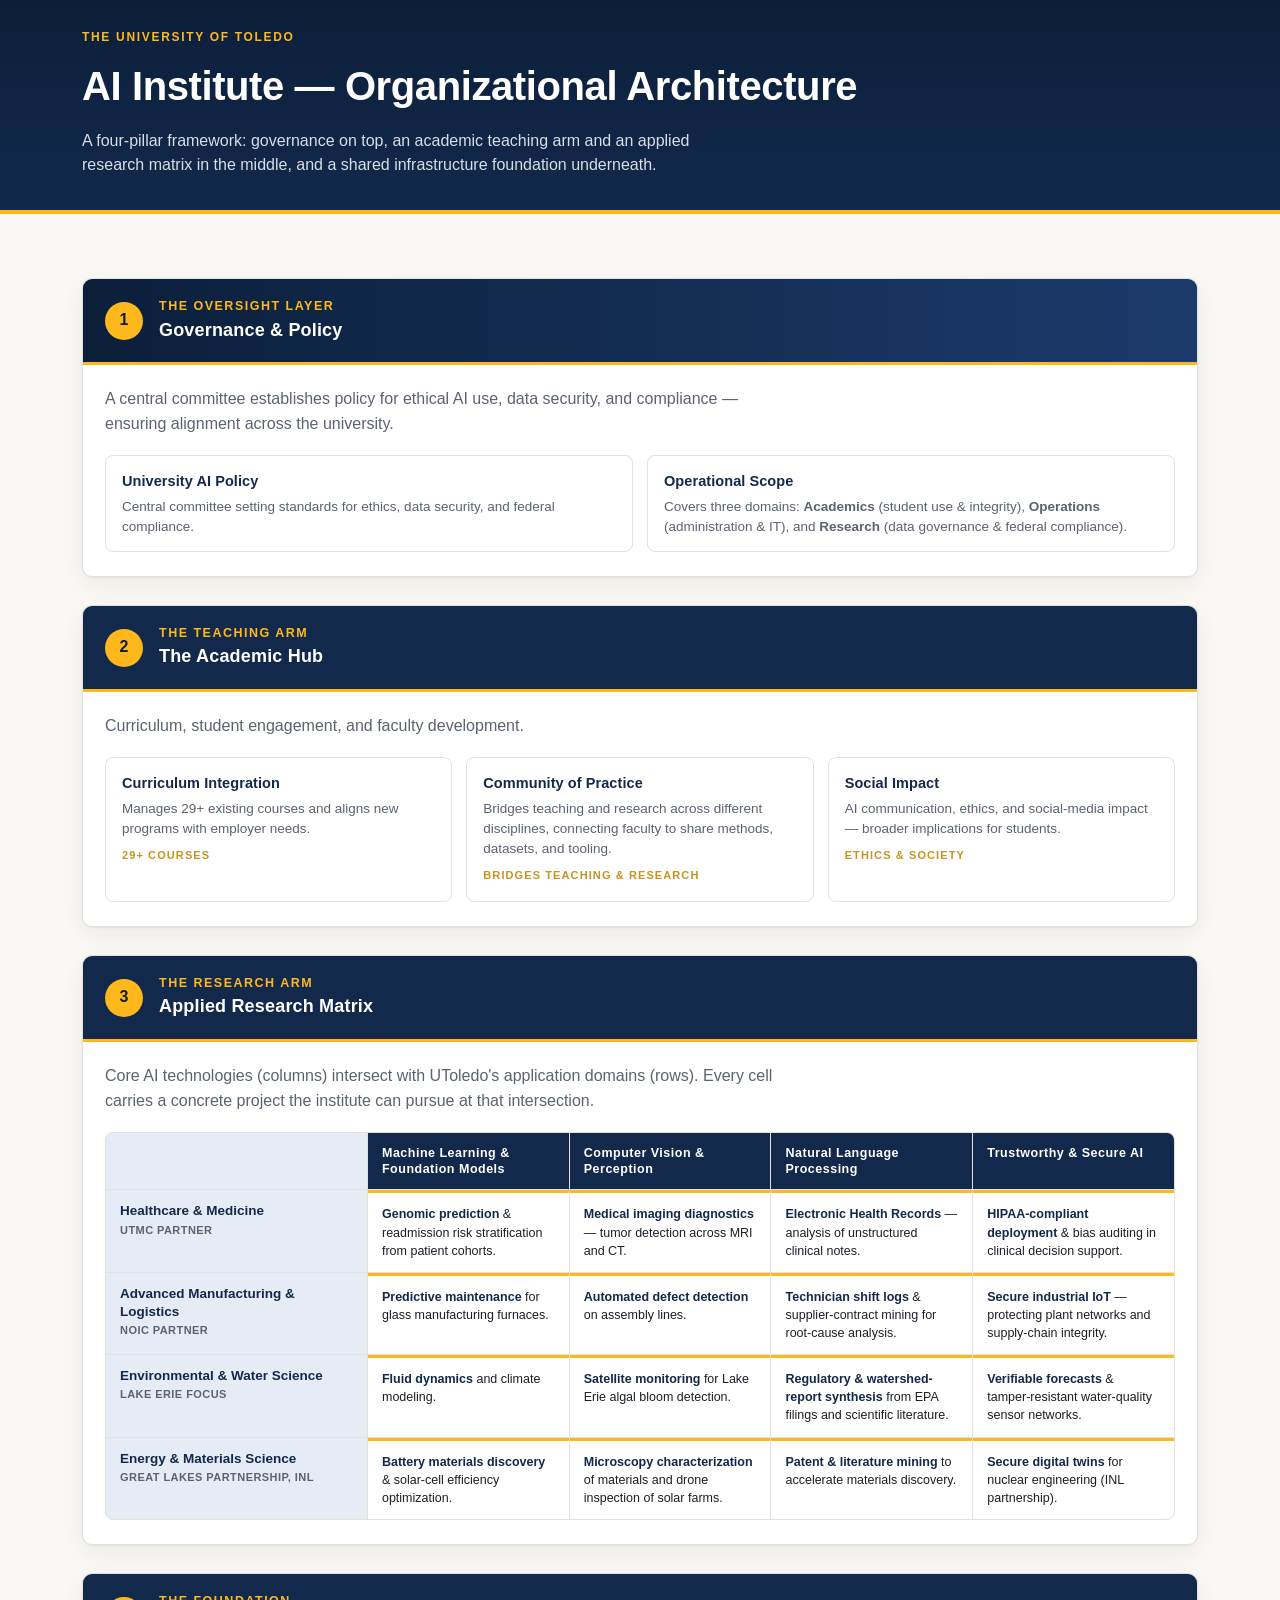
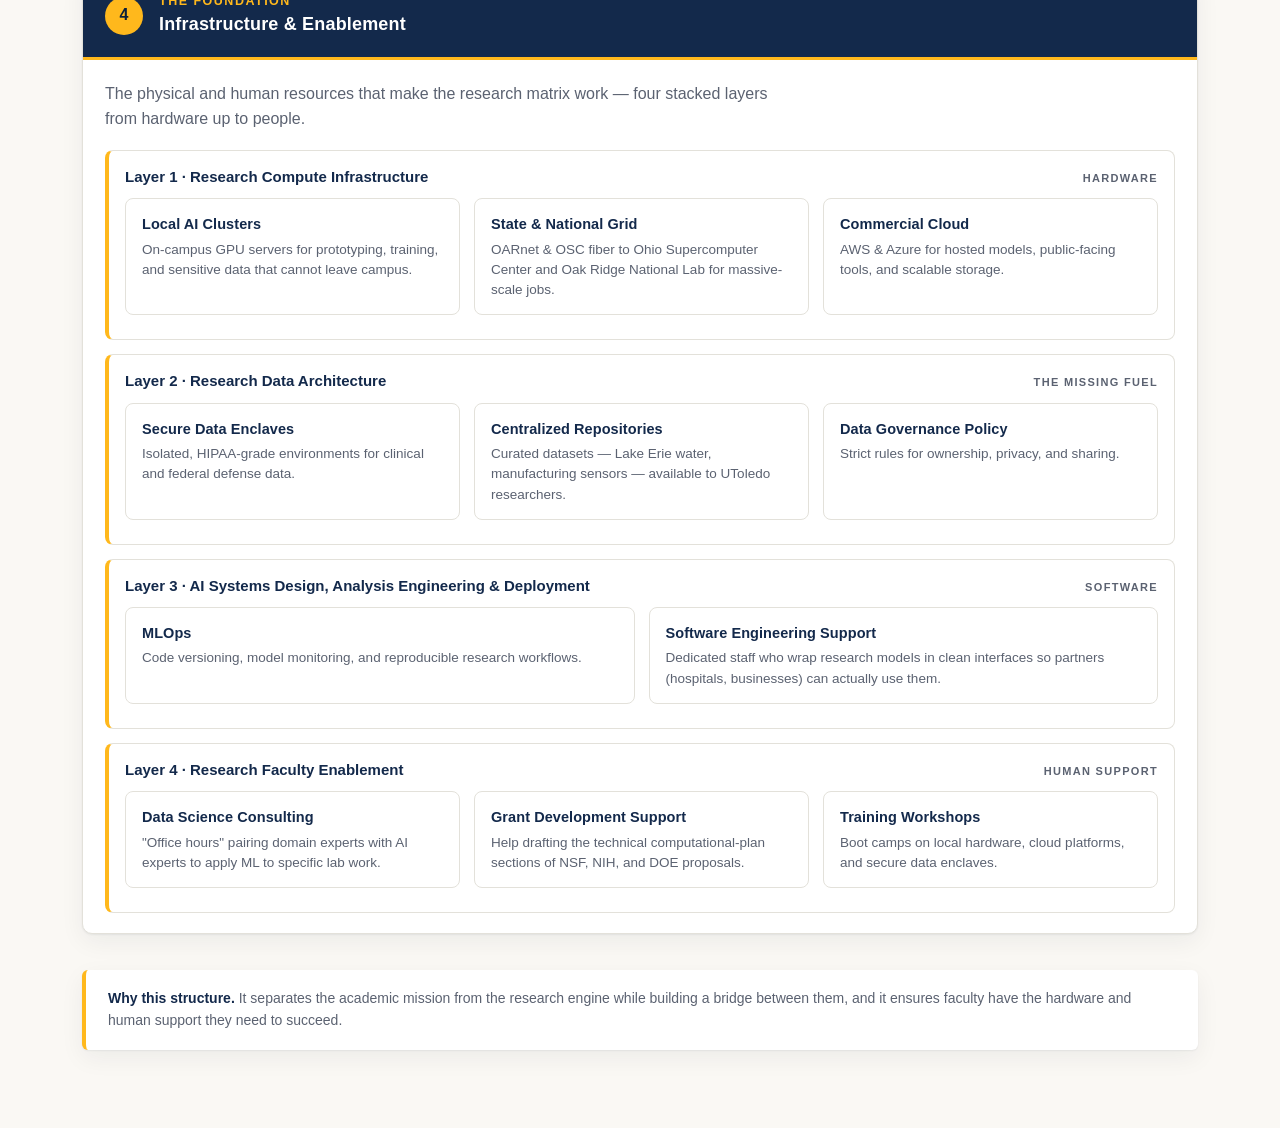
==== index.html @ a09f9654 "first commit" ====
<!doctype html>
<html lang="en">
<head>
<meta charset="utf-8" />
<meta name="viewport" content="width=device-width,initial-scale=1" />
<title>UToledo AI Institute — Architecture</title>
<style>
  :root {
    --blue-900: #0b1f3a;
    --blue-800: #13294b;
    --blue-700: #1c3a6b;
    --blue-600: #2a4f8f;
    --blue-100: #e6ecf5;
    --gold-600: #c8941d;
    --gold-500: #f0a500;
    --gold-400: #ffb81c;
    --gold-100: #fff3d6;
    --paper:   #faf8f4;
    --ink:     #1b1f27;
    --muted:   #5b6271;
    --line:    #e3e1da;
    --line-2:  #d6d3ca;
    --shadow:  0 1px 2px rgba(11,31,58,.06), 0 8px 24px rgba(11,31,58,.06);
  }

  * { box-sizing: border-box; }
  html, body { margin: 0; padding: 0; }
  body {
    font-family: ui-sans-serif, -apple-system, "Segoe UI", Inter, Roboto, "Helvetica Neue", Arial, sans-serif;
    color: var(--ink);
    background: var(--paper);
    line-height: 1.55;
    font-size: 16px;
    -webkit-font-smoothing: antialiased;
  }

  /* Header */
  .masthead {
    background: linear-gradient(180deg, var(--blue-900) 0%, var(--blue-800) 100%);
    color: #fff;
    border-bottom: 4px solid var(--gold-400);
  }
  .masthead-inner {
    max-width: 1180px;
    margin: 0 auto;
    padding: 28px 32px 32px;
    display: flex;
    flex-direction: column;
    gap: 8px;
  }
  .eyebrow {
    text-transform: uppercase;
    letter-spacing: .14em;
    font-size: 12px;
    font-weight: 600;
    color: var(--gold-400);
  }
  .masthead h1 {
    margin: 0;
    font-size: clamp(28px, 3.4vw, 40px);
    font-weight: 700;
    letter-spacing: -.01em;
  }
  .lede {
    margin: 4px 0 0;
    color: #d8dee9;
    max-width: 70ch;
    font-size: 16px;
  }

  /* Layout */
  .wrap {
    max-width: 1180px;
    margin: 0 auto;
    padding: 36px 32px 64px;
  }

  /* Section title bar */
  .pillar {
    margin: 28px 0 0;
    background: #fff;
    border: 1px solid var(--line);
    border-radius: 10px;
    box-shadow: var(--shadow);
    overflow: hidden;
  }
  .pillar-head {
    display: flex;
    align-items: center;
    gap: 16px;
    padding: 18px 22px;
    background: var(--blue-800);
    color: #fff;
    border-bottom: 3px solid var(--gold-400);
  }
  .pillar-num {
    flex: 0 0 auto;
    width: 38px;
    height: 38px;
    border-radius: 999px;
    background: var(--gold-400);
    color: var(--blue-900);
    font-weight: 800;
    display: grid;
    place-items: center;
    font-size: 16px;
  }
  .pillar-titles {
    display: flex;
    flex-direction: column;
  }
  .pillar-title {
    font-size: 18px;
    font-weight: 700;
    letter-spacing: .01em;
  }
  .pillar-sub {
    font-size: 12.5px;
    color: var(--gold-400);
    text-transform: uppercase;
    letter-spacing: .12em;
    font-weight: 600;
  }
  .pillar-body {
    padding: 22px 22px 6px;
  }
  .pillar-intro {
    margin: 0 0 18px;
    color: var(--muted);
    max-width: 78ch;
  }

  /* Card grids */
  .grid {
    display: grid;
    gap: 14px;
    grid-template-columns: repeat(12, 1fr);
    padding-bottom: 18px;
  }
  .col-6 { grid-column: span 6; }
  .col-4 { grid-column: span 4; }
  .col-3 { grid-column: span 3; }
  .col-12 { grid-column: span 12; }
  @media (max-width: 900px) {
    .col-6, .col-4, .col-3 { grid-column: span 12; }
  }

  .card {
    border: 1px solid var(--line);
    border-radius: 8px;
    padding: 14px 16px;
    background: #fff;
    transition: border-color .15s, transform .15s;
  }
  .card:hover {
    border-color: var(--blue-600);
    transform: translateY(-1px);
  }
  .card h4 {
    margin: 0 0 4px;
    font-size: 14.5px;
    color: var(--blue-800);
    font-weight: 700;
    letter-spacing: .005em;
  }
  .card p {
    margin: 0;
    font-size: 13.5px;
    color: var(--muted);
    line-height: 1.5;
  }
  .card .tag {
    display: inline-block;
    margin-top: 8px;
    font-size: 11px;
    text-transform: uppercase;
    letter-spacing: .1em;
    color: var(--gold-600);
    font-weight: 700;
  }

  /* Two-arm middle row (Academic + Research) */
  .arms {
    display: grid;
    grid-template-columns: 1fr 1fr;
    gap: 18px;
    margin-top: 18px;
  }
  @media (max-width: 980px) {
    .arms { grid-template-columns: 1fr; }
  }

  /* Matrix block (research) */
  .matrix {
    margin: 6px 0 18px;
    border: 1px solid var(--line);
    border-radius: 8px;
    overflow: hidden;
  }
  .matrix h3 {
    margin: 0;
    padding: 10px 14px;
    font-size: 12.5px;
    text-transform: uppercase;
    letter-spacing: .12em;
    color: var(--blue-800);
    background: var(--blue-100);
    border-bottom: 1px solid var(--line);
    font-weight: 700;
  }
  .matrix-grid {
    display: grid;
    grid-template-columns: 1fr 1fr;
    gap: 0;
  }
  .matrix-cell {
    padding: 12px 14px;
    border-top: 1px solid var(--line);
  }
  .matrix-cell:nth-child(odd) { border-right: 1px solid var(--line); }
  .matrix-cell h4 {
    margin: 0 0 2px;
    font-size: 13.5px;
    color: var(--blue-800);
  }
  .matrix-cell p {
    margin: 0;
    font-size: 12.5px;
    color: var(--muted);
  }
  @media (max-width: 700px) {
    .matrix-grid { grid-template-columns: 1fr; }
    .matrix-cell:nth-child(odd) { border-right: none; }
  }

  /* Cross-matrix: verticals (rows) × horizontals (columns) */
  .matrix-scroll {
    margin: 6px 0 18px;
    overflow-x: auto;
    border: 1px solid var(--line);
    border-radius: 8px;
    background: var(--line);
  }
  .research-matrix {
    display: grid;
    grid-template-columns: minmax(190px, 1.3fr) repeat(4, minmax(170px, 1fr));
    gap: 1px;
    background: var(--line);
    min-width: 880px;
  }
  .rm-corner,
  .rm-col-head,
  .rm-row-head,
  .rm-cell {
    background: #fff;
    padding: 12px 14px;
  }
  .rm-corner {
    background: var(--blue-100);
  }
  .rm-col-head {
    background: var(--blue-800);
    color: #fff;
    font-size: 12.5px;
    font-weight: 700;
    letter-spacing: .04em;
    line-height: 1.3;
  }
  .rm-row-head {
    background: var(--blue-100);
    color: var(--blue-800);
    font-weight: 700;
    font-size: 13.5px;
    line-height: 1.35;
  }
  .rm-row-head small {
    display: block;
    margin-top: 2px;
    font-size: 11px;
    font-weight: 600;
    color: var(--muted);
    letter-spacing: .04em;
    text-transform: uppercase;
  }
  .rm-cell {
    font-size: 12.5px;
    color: var(--ink);
    line-height: 1.45;
    border-top: 3px solid var(--gold-400);
  }
  .rm-cell strong {
    color: var(--blue-800);
    font-weight: 700;
  }
  .rm-empty {
    background: repeating-linear-gradient(
      45deg,
      #faf8f4,
      #faf8f4 7px,
      #efece3 7px,
      #efece3 8px
    );
    border-top: none;
  }

  /* Foundation layers */
  .layer {
    border: 1px solid var(--line);
    border-radius: 8px;
    padding: 14px 16px 6px;
    background: #fff;
    margin-bottom: 14px;
    border-left: 4px solid var(--gold-400);
  }
  .layer-head {
    display: flex;
    align-items: baseline;
    justify-content: space-between;
    margin-bottom: 10px;
    flex-wrap: wrap;
    gap: 6px;
  }
  .layer-head h3 {
    margin: 0;
    font-size: 15px;
    color: var(--blue-800);
    font-weight: 700;
  }
  .layer-tag {
    font-size: 11px;
    color: var(--muted);
    text-transform: uppercase;
    letter-spacing: .12em;
    font-weight: 700;
  }

  /* Governance band style on top pillar */
  .pillar.governance .pillar-head {
    background: linear-gradient(90deg, var(--blue-900), var(--blue-700));
  }

  /* Footer note */
  .footnote {
    margin-top: 36px;
    padding: 18px 22px;
    border-left: 4px solid var(--gold-400);
    background: #fff;
    border-radius: 6px;
    color: var(--muted);
    font-size: 14px;
    box-shadow: var(--shadow);
  }
  .footnote strong { color: var(--blue-800); }

  /* Print */
  @media print {
    body { background: #fff; }
    .pillar, .card, .layer, .footnote { box-shadow: none; }
    .masthead { border-bottom-width: 2px; }
  }
</style>
</head>
<body>

<header class="masthead">
  <div class="masthead-inner">
    <div class="eyebrow">The University of Toledo</div>
    <h1>AI Institute &mdash; Organizational Architecture</h1>
    <p class="lede">A four-pillar framework: governance on top, an academic teaching arm and an applied research matrix in the middle, and a shared infrastructure foundation underneath.</p>
  </div>
</header>

<main class="wrap">

  <!-- Pillar 1: Governance -->
  <section class="pillar governance">
    <div class="pillar-head">
      <div class="pillar-num">1</div>
      <div class="pillar-titles">
        <div class="pillar-sub">The Oversight Layer</div>
        <div class="pillar-title">Governance &amp; Policy</div>
      </div>
    </div>
    <div class="pillar-body">
      <p class="pillar-intro">A central committee establishes policy for ethical AI use, data security, and compliance — ensuring alignment across the university.</p>
      <div class="grid">
        <div class="card col-6">
          <h4>University AI Policy</h4>
          <p>Central committee setting standards for ethics, data security, and federal compliance.</p>
        </div>
        <div class="card col-6">
          <h4>Operational Scope</h4>
          <p>Covers three domains: <strong>Academics</strong> (student use &amp; integrity), <strong>Operations</strong> (administration &amp; IT), and <strong>Research</strong> (data governance &amp; federal compliance).</p>
        </div>
      </div>
    </div>
  </section>

  <!-- Pillar 2: Academic Hub -->
  <section class="pillar">
    <div class="pillar-head">
      <div class="pillar-num">2</div>
      <div class="pillar-titles">
        <div class="pillar-sub">The Teaching Arm</div>
        <div class="pillar-title">The Academic Hub</div>
      </div>
    </div>
    <div class="pillar-body">
      <p class="pillar-intro">Curriculum, student engagement, and faculty development.</p>
      <div class="grid">
        <div class="card col-4">
          <h4>Curriculum Integration</h4>
          <p>Manages 29+ existing courses and aligns new programs with employer needs.</p>
          <span class="tag">29+ courses</span>
        </div>
        <div class="card col-4">
          <h4>Community of Practice</h4>
          <p>Bridges teaching and research across different disciplines, connecting faculty to share methods, datasets, and tooling.</p>
          <span class="tag">Bridges teaching &amp; research</span>
        </div>
        <div class="card col-4">
          <h4>Social Impact</h4>
          <p>AI communication, ethics, and social-media impact &mdash; broader implications for students.</p>
          <span class="tag">Ethics &amp; society</span>
        </div>
      </div>
    </div>
  </section>

  <!-- Pillar 3: Applied Research Matrix -->
  <section class="pillar">
    <div class="pillar-head">
      <div class="pillar-num">3</div>
      <div class="pillar-titles">
        <div class="pillar-sub">The Research Arm</div>
        <div class="pillar-title">Applied Research Matrix</div>
      </div>
    </div>
    <div class="pillar-body">
      <p class="pillar-intro">Core AI technologies (columns) intersect with UToledo's application domains (rows). Every cell carries a concrete project the institute can pursue at that intersection.</p>

      <div class="matrix-scroll">
        <div class="research-matrix" role="table" aria-label="Applied Research Matrix mapping core AI technologies to application domains">
          <!-- Header row -->
          <div class="rm-corner" role="columnheader" aria-label="Application domain"></div>
          <div class="rm-col-head" role="columnheader">Machine Learning &amp; Foundation Models</div>
          <div class="rm-col-head" role="columnheader">Computer Vision &amp; Perception</div>
          <div class="rm-col-head" role="columnheader">Natural Language Processing</div>
          <div class="rm-col-head" role="columnheader">Trustworthy &amp; Secure AI</div>

          <!-- Healthcare row -->
          <div class="rm-row-head" role="rowheader">
            Healthcare &amp; Medicine
            <small>UTMC partner</small>
          </div>
          <div class="rm-cell">
            <strong>Genomic prediction</strong> &amp; readmission risk stratification from patient cohorts.
          </div>
          <div class="rm-cell">
            <strong>Medical imaging diagnostics</strong> &mdash; tumor detection across MRI and CT.
          </div>
          <div class="rm-cell">
            <strong>Electronic Health Records</strong> &mdash; analysis of unstructured clinical notes.
          </div>
          <div class="rm-cell">
            <strong>HIPAA-compliant deployment</strong> &amp; bias auditing in clinical decision support.
          </div>

          <!-- Advanced Manufacturing row -->
          <div class="rm-row-head" role="rowheader">
            Advanced Manufacturing &amp; Logistics
            <small>NOIC partner</small>
          </div>
          <div class="rm-cell">
            <strong>Predictive maintenance</strong> for glass manufacturing furnaces.
          </div>
          <div class="rm-cell">
            <strong>Automated defect detection</strong> on assembly lines.
          </div>
          <div class="rm-cell">
            <strong>Technician shift logs</strong> &amp; supplier-contract mining for root-cause analysis.
          </div>
          <div class="rm-cell">
            <strong>Secure industrial IoT</strong> &mdash; protecting plant networks and supply-chain integrity.
          </div>

          <!-- Environmental row -->
          <div class="rm-row-head" role="rowheader">
            Environmental &amp; Water Science
            <small>Lake Erie focus</small>
          </div>
          <div class="rm-cell">
            <strong>Fluid dynamics</strong> and climate modeling.
          </div>
          <div class="rm-cell">
            <strong>Satellite monitoring</strong> for Lake Erie algal bloom detection.
          </div>
          <div class="rm-cell">
            <strong>Regulatory &amp; watershed-report synthesis</strong> from EPA filings and scientific literature.
          </div>
          <div class="rm-cell">
            <strong>Verifiable forecasts</strong> &amp; tamper-resistant water-quality sensor networks.
          </div>

          <!-- Energy & Materials row -->
          <div class="rm-row-head" role="rowheader">
            Energy &amp; Materials Science
            <small>Great Lakes Partnership, INL</small>
          </div>
          <div class="rm-cell">
            <strong>Battery materials discovery</strong> &amp; solar-cell efficiency optimization.
          </div>
          <div class="rm-cell">
            <strong>Microscopy characterization</strong> of materials and drone inspection of solar farms.
          </div>
          <div class="rm-cell">
            <strong>Patent &amp; literature mining</strong> to accelerate materials discovery.
          </div>
          <div class="rm-cell">
            <strong>Secure digital twins</strong> for nuclear engineering (INL partnership).
          </div>
        </div>
      </div>
    </div>
  </section>

  <!-- Pillar 4: Infrastructure & Enablement -->
  <section class="pillar">
    <div class="pillar-head">
      <div class="pillar-num">4</div>
      <div class="pillar-titles">
        <div class="pillar-sub">The Foundation</div>
        <div class="pillar-title">Infrastructure &amp; Enablement</div>
      </div>
    </div>
    <div class="pillar-body">
      <p class="pillar-intro">The physical and human resources that make the research matrix work — four stacked layers from hardware up to people.</p>

      <div class="layer">
        <div class="layer-head">
          <h3>Layer 1 &middot; Research Compute Infrastructure</h3>
          <span class="layer-tag">Hardware</span>
        </div>
        <div class="grid">
          <div class="card col-4">
            <h4>Local AI Clusters</h4>
            <p>On-campus GPU servers for prototyping, training, and sensitive data that cannot leave campus.</p>
          </div>
          <div class="card col-4">
            <h4>State &amp; National Grid</h4>
            <p>OARnet &amp; OSC fiber to Ohio Supercomputer Center and Oak Ridge National Lab for massive-scale jobs.</p>
          </div>
          <div class="card col-4">
            <h4>Commercial Cloud</h4>
            <p>AWS &amp; Azure for hosted models, public-facing tools, and scalable storage.</p>
          </div>
        </div>
      </div>

      <div class="layer">
        <div class="layer-head">
          <h3>Layer 2 &middot; Research Data Architecture</h3>
          <span class="layer-tag">The Missing Fuel</span>
        </div>
        <div class="grid">
          <div class="card col-4">
            <h4>Secure Data Enclaves</h4>
            <p>Isolated, HIPAA-grade environments for clinical and federal defense data.</p>
          </div>
          <div class="card col-4">
            <h4>Centralized Repositories</h4>
            <p>Curated datasets &mdash; Lake Erie water, manufacturing sensors &mdash; available to UToledo researchers.</p>
          </div>
          <div class="card col-4">
            <h4>Data Governance Policy</h4>
            <p>Strict rules for ownership, privacy, and sharing.</p>
          </div>
        </div>
      </div>

      <div class="layer">
        <div class="layer-head">
          <h3>Layer 3 &middot; AI Systems Design, Analysis Engineering &amp; Deployment</h3>
          <span class="layer-tag">Software</span>
        </div>
        <div class="grid">
          <div class="card col-6">
            <h4>MLOps</h4>
            <p>Code versioning, model monitoring, and reproducible research workflows.</p>
          </div>
          <div class="card col-6">
            <h4>Software Engineering Support</h4>
            <p>Dedicated staff who wrap research models in clean interfaces so partners (hospitals, businesses) can actually use them.</p>
          </div>
        </div>
      </div>

      <div class="layer">
        <div class="layer-head">
          <h3>Layer 4 &middot; Research Faculty Enablement</h3>
          <span class="layer-tag">Human Support</span>
        </div>
        <div class="grid">
          <div class="card col-4">
            <h4>Data Science Consulting</h4>
            <p>"Office hours" pairing domain experts with AI experts to apply ML to specific lab work.</p>
          </div>
          <div class="card col-4">
            <h4>Grant Development Support</h4>
            <p>Help drafting the technical computational-plan sections of NSF, NIH, and DOE proposals.</p>
          </div>
          <div class="card col-4">
            <h4>Training Workshops</h4>
            <p>Boot camps on local hardware, cloud platforms, and secure data enclaves.</p>
          </div>
        </div>
      </div>
    </div>
  </section>

  <p class="footnote">
    <strong>Why this structure.</strong> It separates the academic mission from the research engine while building a bridge between them, and it ensures faculty have the hardware and human support they need to succeed.
  </p>

</main>

</body>
</html>
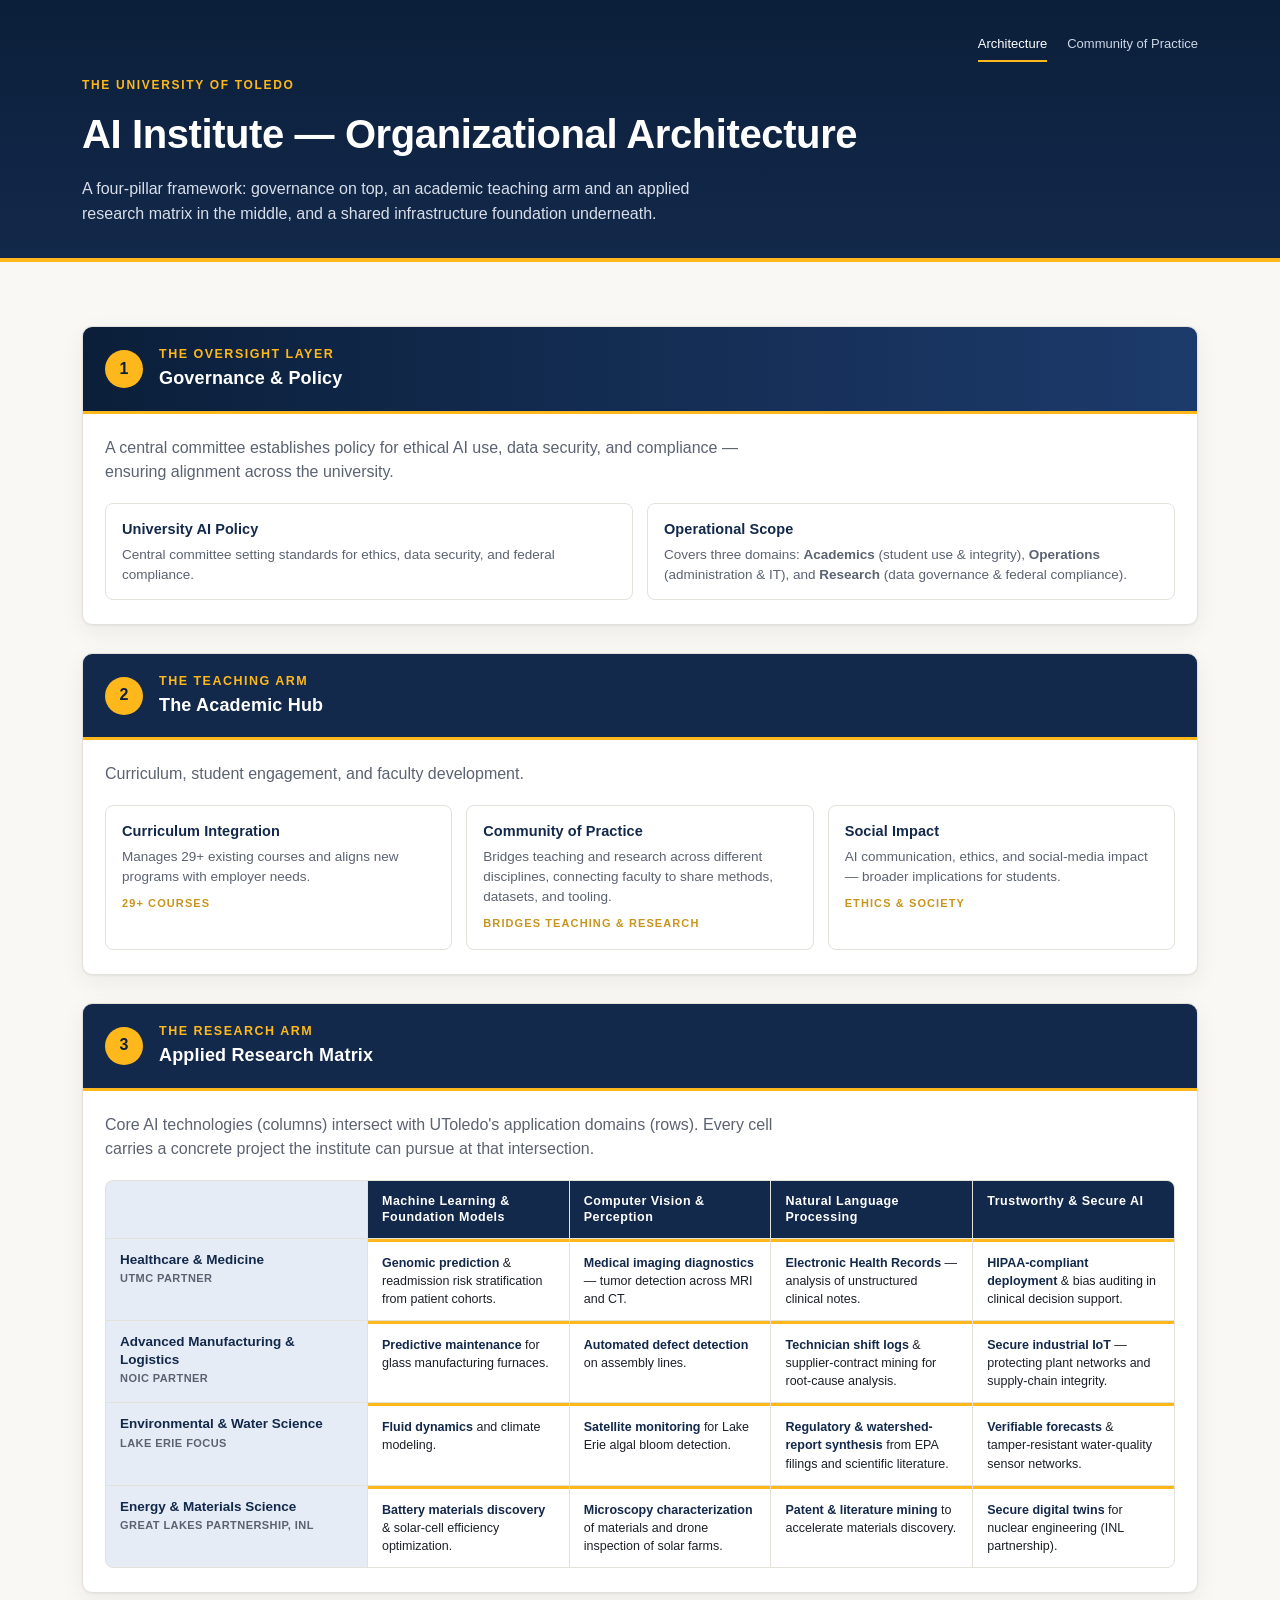
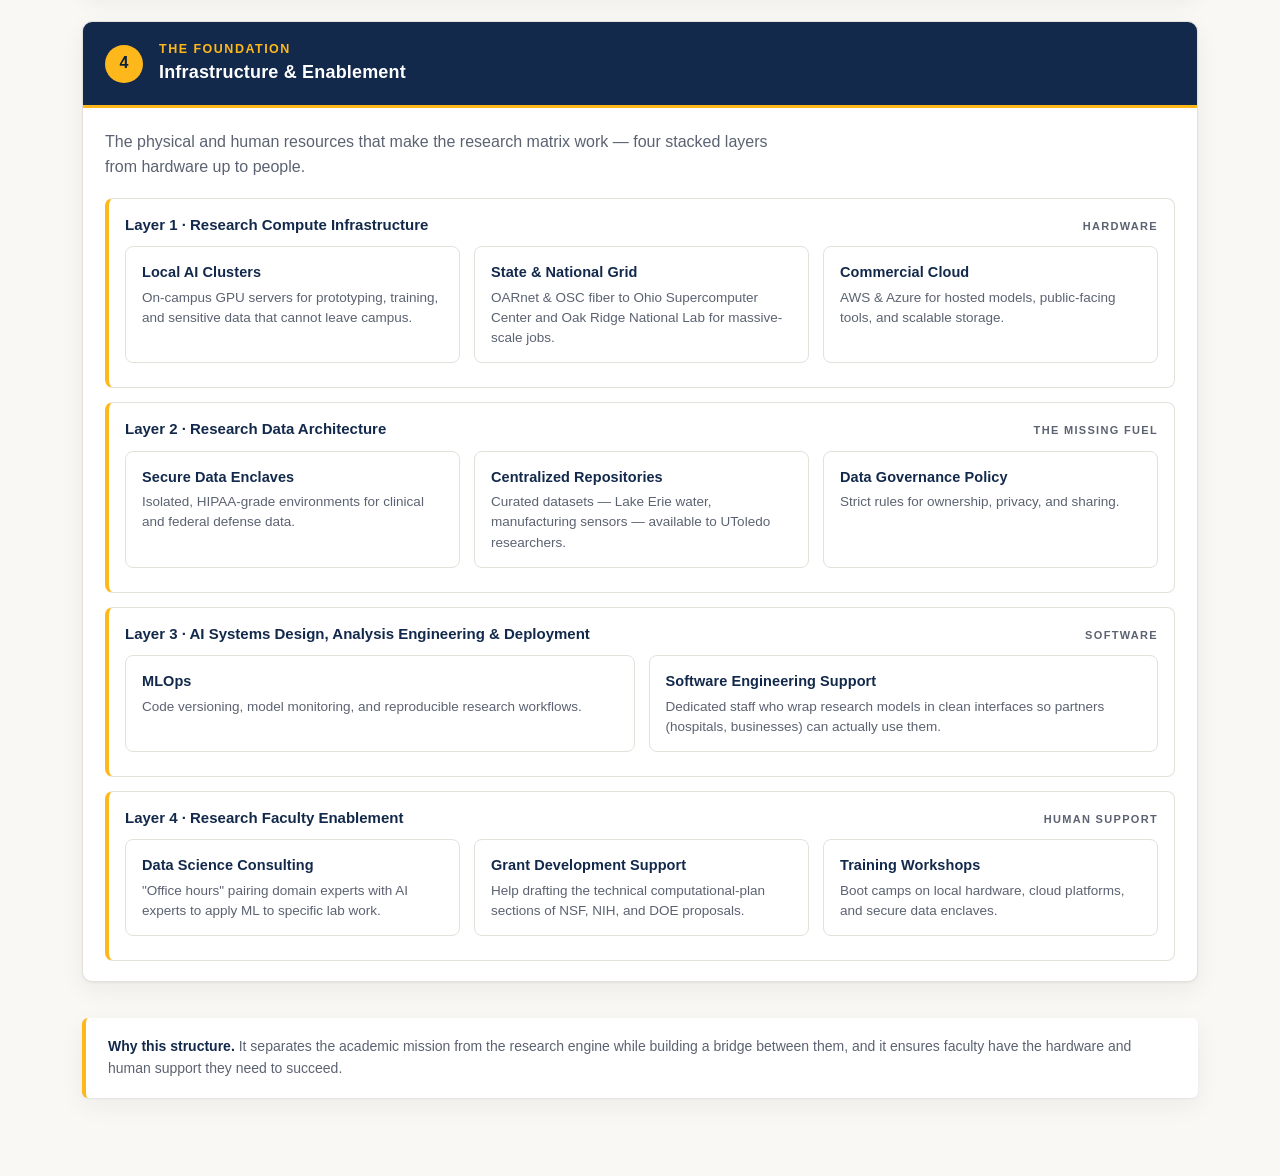
==== commit ed3490ec: "Add Community of Practice portal" ====
--- a/index.html
+++ b/index.html
@@ -67,6 +67,27 @@
     max-width: 70ch;
     font-size: 16px;
   }
+  .top-nav {
+    display: flex;
+    gap: 20px;
+    justify-content: flex-end;
+    margin-bottom: 6px;
+    flex-wrap: wrap;
+  }
+  .top-nav a {
+    color: #cdd6e4;
+    text-decoration: none;
+    font-weight: 500;
+    font-size: 13px;
+    padding: 6px 0;
+    border-bottom: 2px solid transparent;
+    transition: color .15s, border-color .15s;
+  }
+  .top-nav a:hover { color: #fff; }
+  .top-nav a.active {
+    color: #fff;
+    border-bottom-color: var(--gold-400);
+  }
 
   /* Layout */
   .wrap {
@@ -364,6 +385,10 @@
 
 <header class="masthead">
   <div class="masthead-inner">
+    <nav class="top-nav" aria-label="Primary site navigation">
+      <a class="active" href="index.html" aria-current="page">Architecture</a>
+      <a href="community.html">Community of Practice</a>
+    </nav>
     <div class="eyebrow">The University of Toledo</div>
     <h1>AI Institute &mdash; Organizational Architecture</h1>
     <p class="lede">A four-pillar framework: governance on top, an academic teaching arm and an applied research matrix in the middle, and a shared infrastructure foundation underneath.</p>
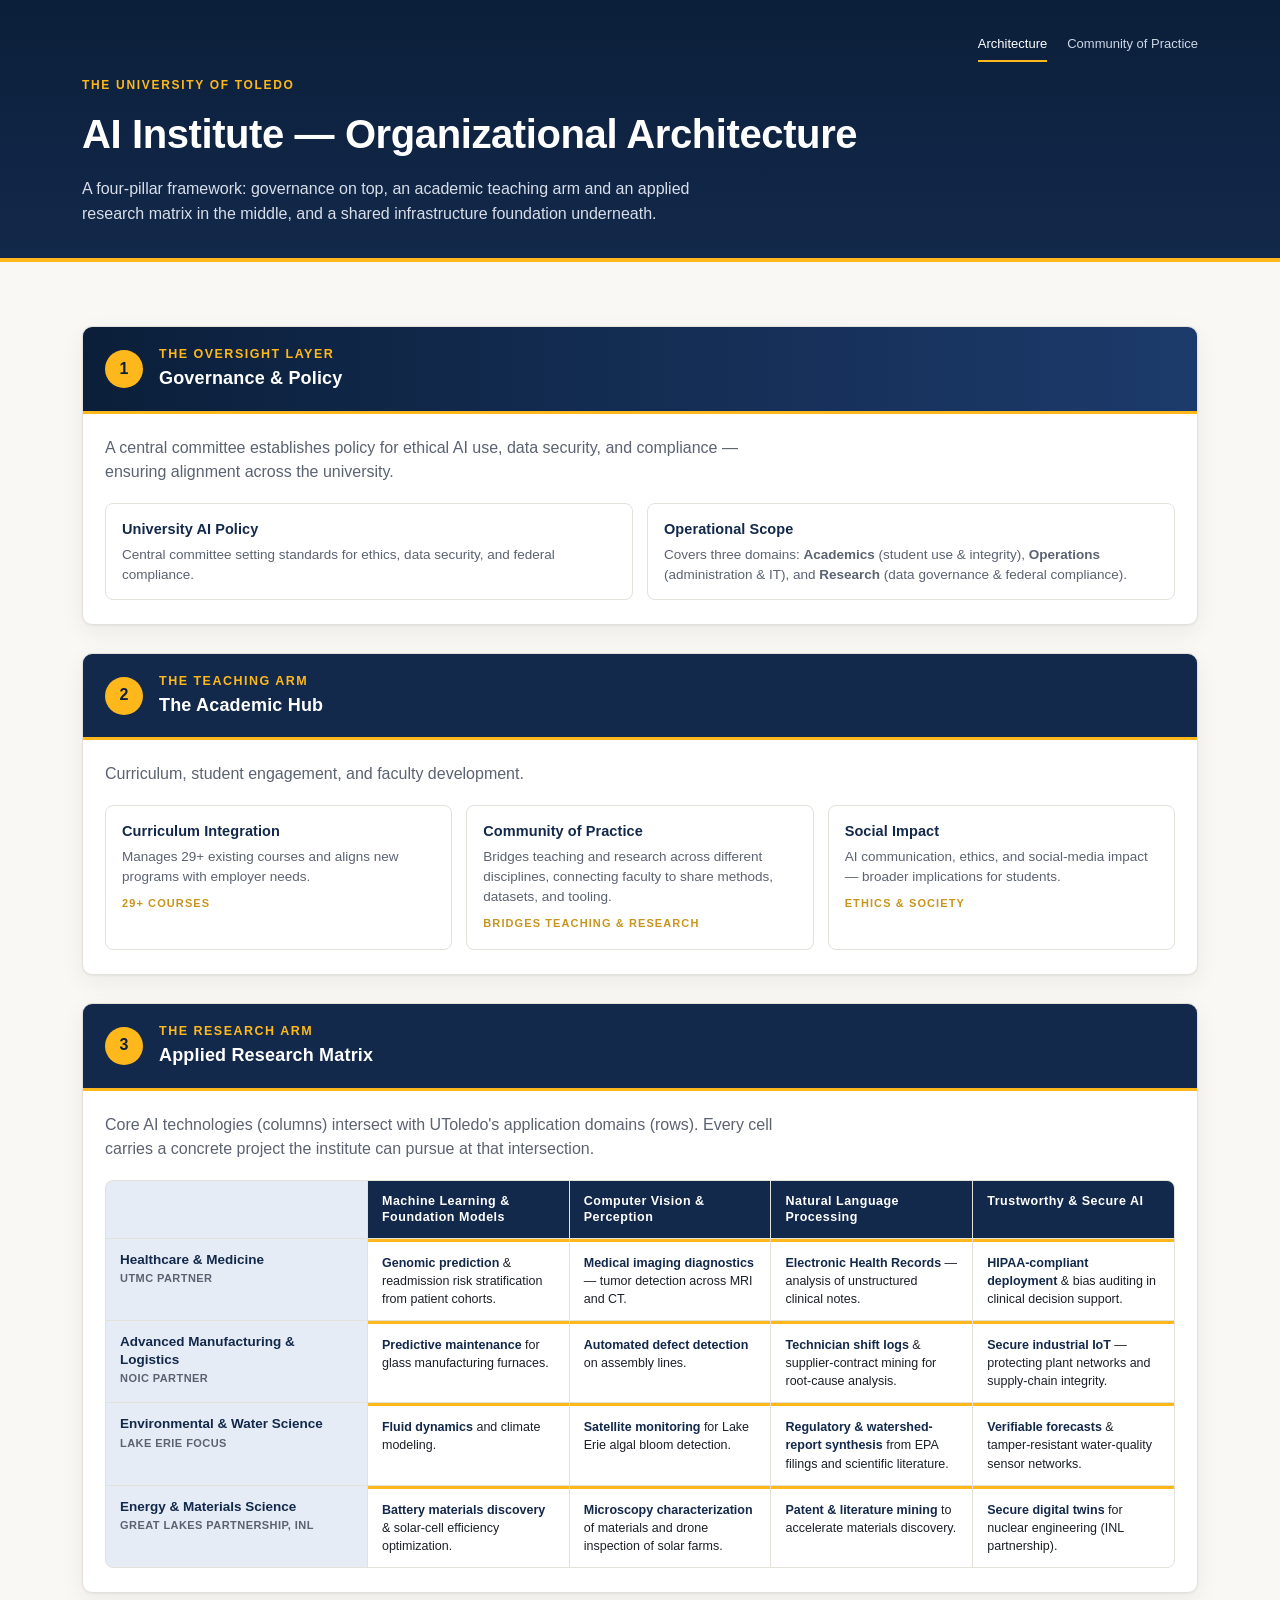
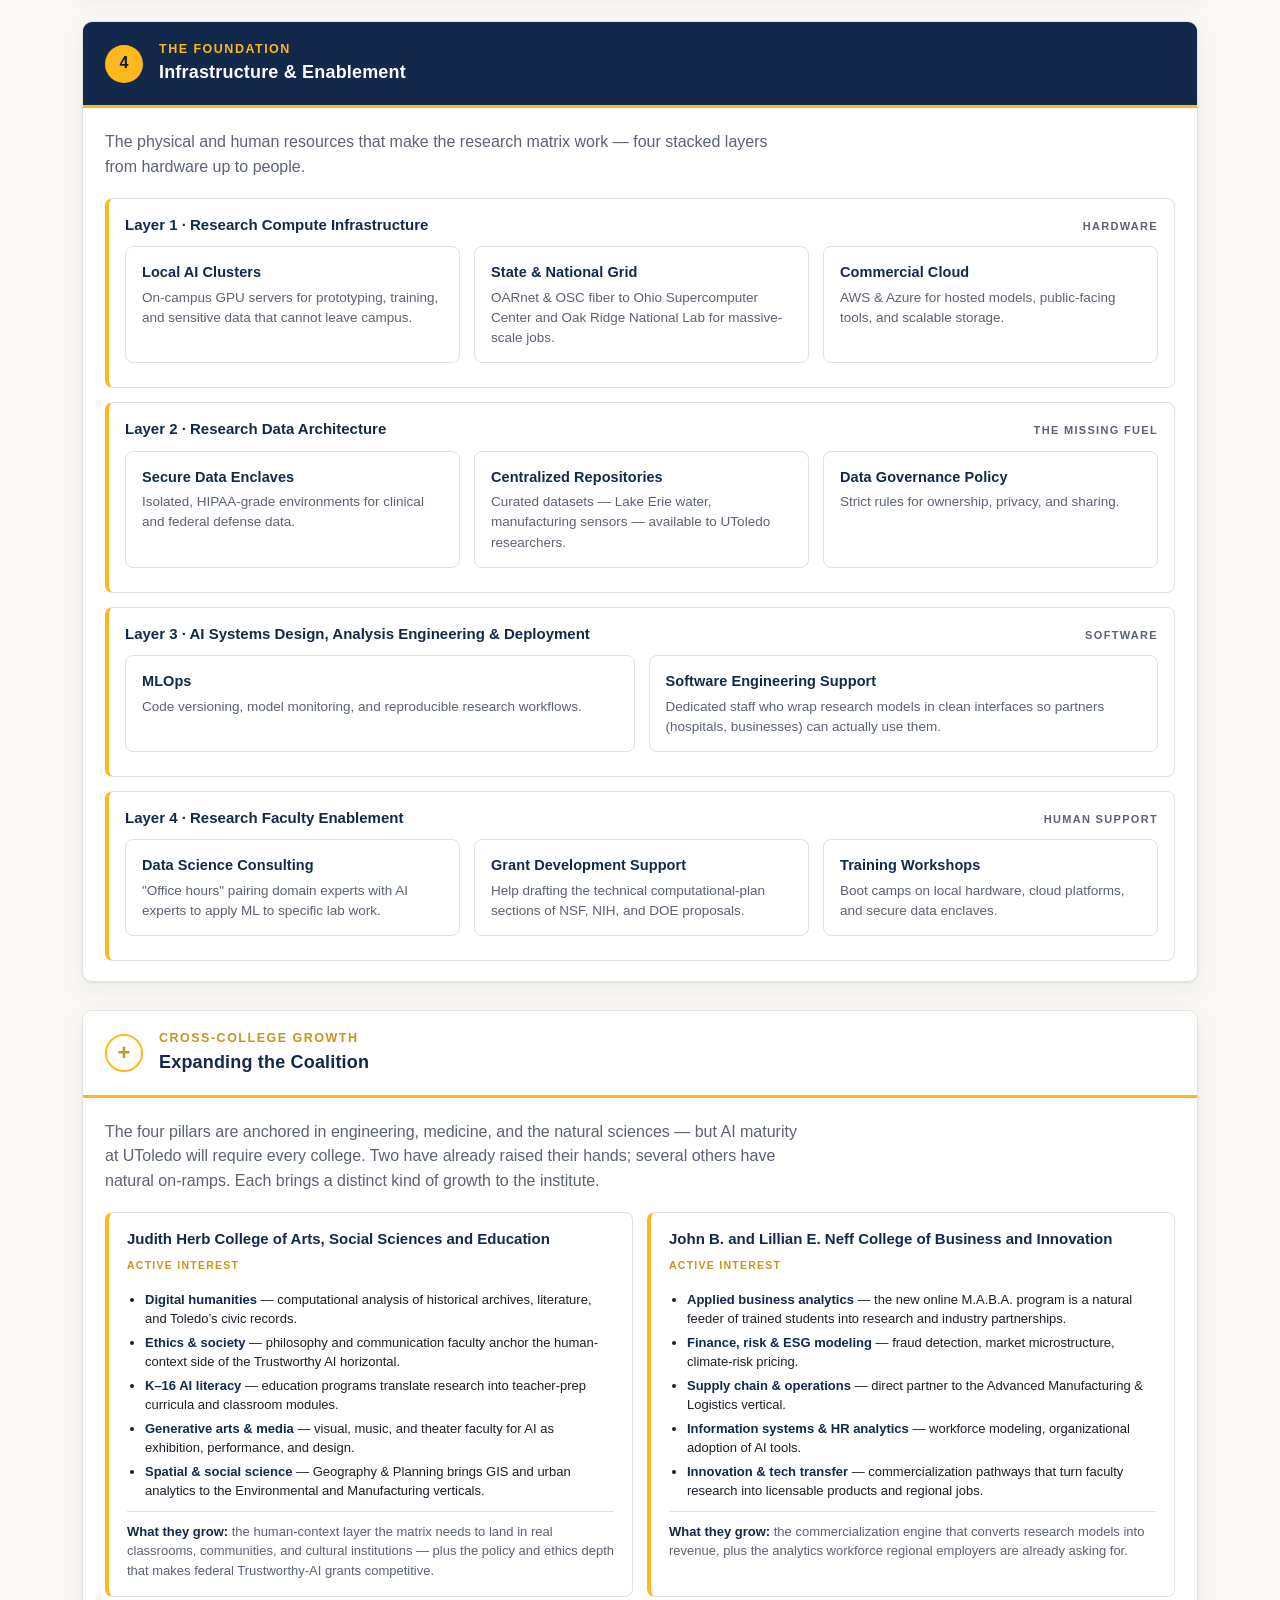
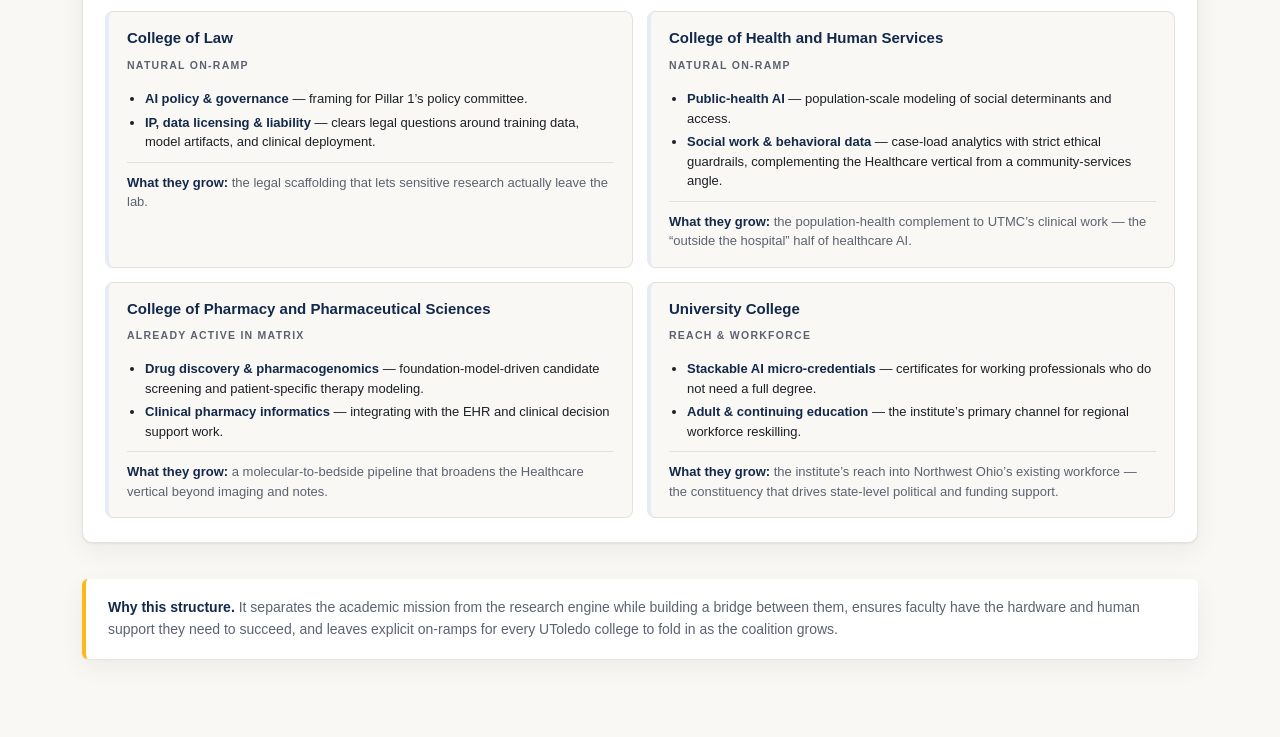
==== commit 7021484a: "Add Community of Practice portal" ====
--- a/index.html
+++ b/index.html
@@ -360,6 +360,98 @@
     background: linear-gradient(90deg, var(--blue-900), var(--blue-700));
   }
 
+  /* Cross-college coalition (post-pillar growth section) */
+  .coalition {
+    margin: 28px 0 0;
+    background: #fff;
+    border: 1px solid var(--line);
+    border-radius: 10px;
+    box-shadow: var(--shadow);
+    overflow: hidden;
+  }
+  .coalition-head {
+    display: flex;
+    align-items: center;
+    gap: 16px;
+    padding: 18px 22px;
+    background: #fff;
+    color: var(--blue-800);
+    border-bottom: 3px solid var(--gold-400);
+  }
+  .coalition-mark {
+    flex: 0 0 auto;
+    width: 38px;
+    height: 38px;
+    border-radius: 999px;
+    background: #fff;
+    border: 2px solid var(--gold-400);
+    color: var(--gold-600);
+    font-weight: 800;
+    display: grid;
+    place-items: center;
+    font-size: 22px;
+    line-height: 1;
+  }
+  .coalition-titles { display: flex; flex-direction: column; }
+  .coalition-titles .pillar-sub { color: var(--gold-600); }
+  .coalition-titles .pillar-title { color: var(--blue-800); }
+  .coalition-body { padding: 22px 22px 24px; }
+
+  .growth-grid {
+    display: grid;
+    grid-template-columns: 1fr 1fr;
+    gap: 14px;
+  }
+  @media (max-width: 800px) { .growth-grid { grid-template-columns: 1fr; } }
+
+  .growth-card {
+    background: var(--paper);
+    border: 1px solid var(--line);
+    border-left: 4px solid var(--blue-100);
+    border-radius: 8px;
+    padding: 16px 18px;
+  }
+  .growth-card.primary {
+    border-left-color: var(--gold-400);
+    background: #fff;
+    grid-column: span 1;
+  }
+  .growth-card h3 {
+    margin: 0 0 4px;
+    font-size: 15px;
+    color: var(--blue-800);
+    font-weight: 700;
+    line-height: 1.3;
+  }
+  .growth-tag {
+    display: inline-block;
+    font-size: 10.5px;
+    text-transform: uppercase;
+    letter-spacing: .12em;
+    font-weight: 700;
+    color: var(--gold-600);
+    margin: 0 0 10px;
+  }
+  .growth-card:not(.primary) .growth-tag { color: var(--muted); }
+  .growth-card ul {
+    margin: 6px 0 10px;
+    padding-left: 18px;
+    font-size: 13px;
+    color: var(--ink);
+    line-height: 1.5;
+  }
+  .growth-card ul li { margin-bottom: 4px; }
+  .growth-card ul li strong { color: var(--blue-800); }
+  .growth-grow {
+    margin: 8px 0 0;
+    font-size: 13px;
+    color: var(--muted);
+    padding-top: 10px;
+    border-top: 1px solid var(--line);
+    line-height: 1.5;
+  }
+  .growth-grow strong { color: var(--blue-800); }
+
   /* Footer note */
   .footnote {
     margin-top: 36px;
@@ -643,8 +735,92 @@
     </div>
   </section>
 
+  <!-- Cross-college coalition: how the rest of UToledo folds into the framework -->
+  <section class="coalition" aria-labelledby="coalition-heading">
+    <div class="coalition-head">
+      <div class="coalition-mark" aria-hidden="true">+</div>
+      <div class="coalition-titles">
+        <div class="pillar-sub">Cross-College Growth</div>
+        <div class="pillar-title" id="coalition-heading">Expanding the Coalition</div>
+      </div>
+    </div>
+    <div class="coalition-body">
+      <p class="pillar-intro">The four pillars are anchored in engineering, medicine, and the natural sciences &mdash; but AI maturity at UToledo will require every college. Two have already raised their hands; several others have natural on-ramps. Each brings a distinct kind of growth to the institute.</p>
+
+      <div class="growth-grid">
+
+        <article class="growth-card primary">
+          <h3>Judith Herb College of Arts, Social Sciences and Education</h3>
+          <span class="growth-tag">Active interest</span>
+          <ul>
+            <li><strong>Digital humanities</strong> &mdash; computational analysis of historical archives, literature, and Toledo&rsquo;s civic records.</li>
+            <li><strong>Ethics &amp; society</strong> &mdash; philosophy and communication faculty anchor the human-context side of the Trustworthy AI horizontal.</li>
+            <li><strong>K&ndash;16 AI literacy</strong> &mdash; education programs translate research into teacher-prep curricula and classroom modules.</li>
+            <li><strong>Generative arts &amp; media</strong> &mdash; visual, music, and theater faculty for AI as exhibition, performance, and design.</li>
+            <li><strong>Spatial &amp; social science</strong> &mdash; Geography &amp; Planning brings GIS and urban analytics to the Environmental and Manufacturing verticals.</li>
+          </ul>
+          <p class="growth-grow"><strong>What they grow:</strong> the human-context layer the matrix needs to land in real classrooms, communities, and cultural institutions &mdash; plus the policy and ethics depth that makes federal Trustworthy-AI grants competitive.</p>
+        </article>
+
+        <article class="growth-card primary">
+          <h3>John B. and Lillian E. Neff College of Business and Innovation</h3>
+          <span class="growth-tag">Active interest</span>
+          <ul>
+            <li><strong>Applied business analytics</strong> &mdash; the new online M.A.B.A. program is a natural feeder of trained students into research and industry partnerships.</li>
+            <li><strong>Finance, risk &amp; ESG modeling</strong> &mdash; fraud detection, market microstructure, climate-risk pricing.</li>
+            <li><strong>Supply chain &amp; operations</strong> &mdash; direct partner to the Advanced Manufacturing &amp; Logistics vertical.</li>
+            <li><strong>Information systems &amp; HR analytics</strong> &mdash; workforce modeling, organizational adoption of AI tools.</li>
+            <li><strong>Innovation &amp; tech transfer</strong> &mdash; commercialization pathways that turn faculty research into licensable products and regional jobs.</li>
+          </ul>
+          <p class="growth-grow"><strong>What they grow:</strong> the commercialization engine that converts research models into revenue, plus the analytics workforce regional employers are already asking for.</p>
+        </article>
+
+        <article class="growth-card">
+          <h3>College of Law</h3>
+          <span class="growth-tag">Natural on-ramp</span>
+          <ul>
+            <li><strong>AI policy &amp; governance</strong> &mdash; framing for Pillar 1&rsquo;s policy committee.</li>
+            <li><strong>IP, data licensing &amp; liability</strong> &mdash; clears legal questions around training data, model artifacts, and clinical deployment.</li>
+          </ul>
+          <p class="growth-grow"><strong>What they grow:</strong> the legal scaffolding that lets sensitive research actually leave the lab.</p>
+        </article>
+
+        <article class="growth-card">
+          <h3>College of Health and Human Services</h3>
+          <span class="growth-tag">Natural on-ramp</span>
+          <ul>
+            <li><strong>Public-health AI</strong> &mdash; population-scale modeling of social determinants and access.</li>
+            <li><strong>Social work &amp; behavioral data</strong> &mdash; case-load analytics with strict ethical guardrails, complementing the Healthcare vertical from a community-services angle.</li>
+          </ul>
+          <p class="growth-grow"><strong>What they grow:</strong> the population-health complement to UTMC&rsquo;s clinical work &mdash; the &ldquo;outside the hospital&rdquo; half of healthcare AI.</p>
+        </article>
+
+        <article class="growth-card">
+          <h3>College of Pharmacy and Pharmaceutical Sciences</h3>
+          <span class="growth-tag">Already active in matrix</span>
+          <ul>
+            <li><strong>Drug discovery &amp; pharmacogenomics</strong> &mdash; foundation-model-driven candidate screening and patient-specific therapy modeling.</li>
+            <li><strong>Clinical pharmacy informatics</strong> &mdash; integrating with the EHR and clinical decision support work.</li>
+          </ul>
+          <p class="growth-grow"><strong>What they grow:</strong> a molecular-to-bedside pipeline that broadens the Healthcare vertical beyond imaging and notes.</p>
+        </article>
+
+        <article class="growth-card">
+          <h3>University College</h3>
+          <span class="growth-tag">Reach &amp; workforce</span>
+          <ul>
+            <li><strong>Stackable AI micro-credentials</strong> &mdash; certificates for working professionals who do not need a full degree.</li>
+            <li><strong>Adult &amp; continuing education</strong> &mdash; the institute&rsquo;s primary channel for regional workforce reskilling.</li>
+          </ul>
+          <p class="growth-grow"><strong>What they grow:</strong> the institute&rsquo;s reach into Northwest Ohio&rsquo;s existing workforce &mdash; the constituency that drives state-level political and funding support.</p>
+        </article>
+
+      </div>
+    </div>
+  </section>
+
   <p class="footnote">
-    <strong>Why this structure.</strong> It separates the academic mission from the research engine while building a bridge between them, and it ensures faculty have the hardware and human support they need to succeed.
+    <strong>Why this structure.</strong> It separates the academic mission from the research engine while building a bridge between them, ensures faculty have the hardware and human support they need to succeed, and leaves explicit on-ramps for every UToledo college to fold in as the coalition grows.
   </p>
 
 </main>
